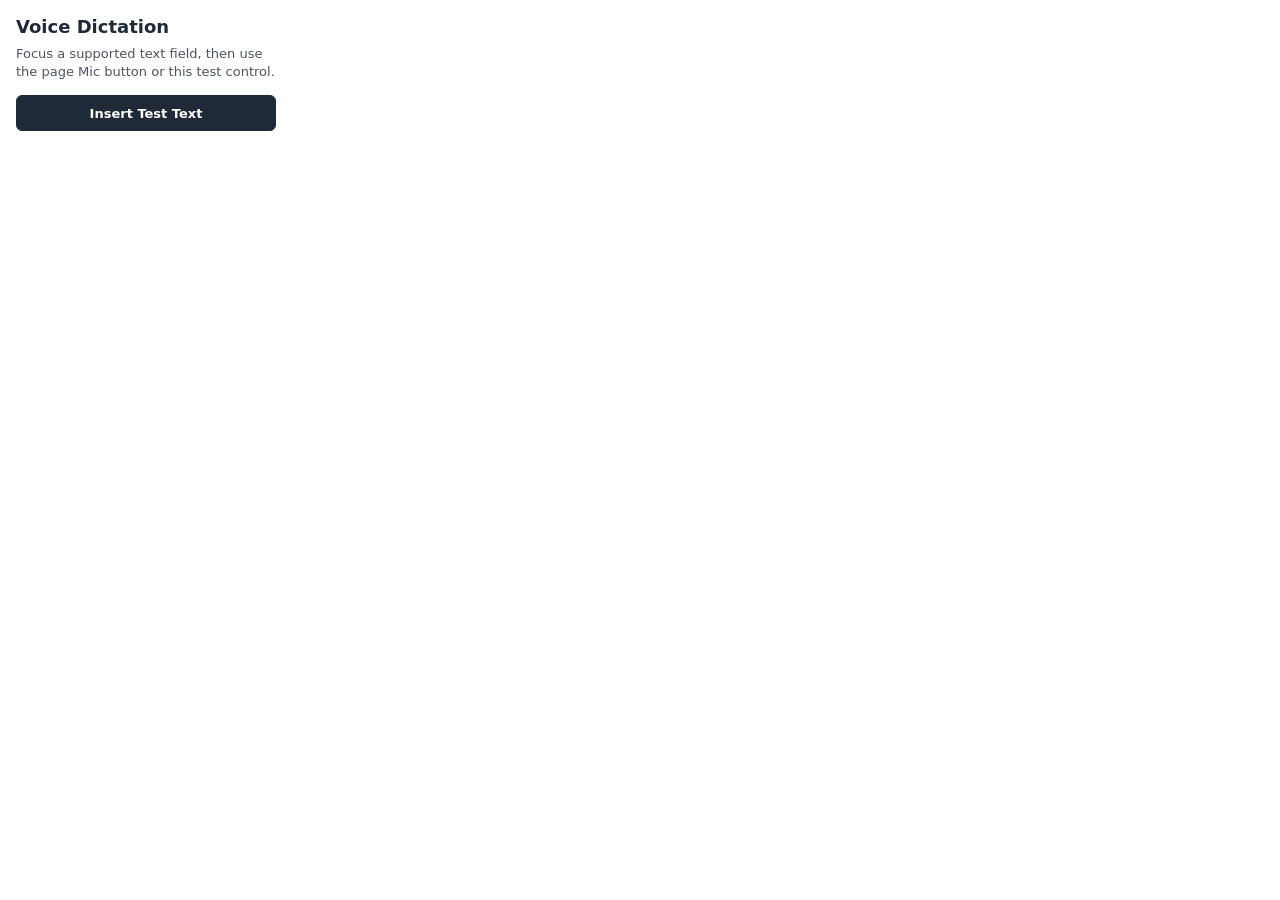
==== extension/popup.html @ 71112898 "Create voice dictation MVP checkpoint" ====
<!doctype html>
<html lang="en">
  <head>
    <meta charset="utf-8">
    <meta name="viewport" content="width=device-width, initial-scale=1">
    <title>Voice Dictation</title>
    <style>
      body {
        width: 260px;
        margin: 0;
        padding: 16px;
        color: #1f2937;
        font-family: system-ui, -apple-system, BlinkMacSystemFont, "Segoe UI", sans-serif;
      }

      h1 {
        margin: 0 0 8px;
        font-size: 18px;
        font-weight: 650;
      }

      p {
        margin: 0;
        color: #4b5563;
        font-size: 13px;
        line-height: 1.4;
      }

      button {
        width: 100%;
        min-height: 36px;
        margin-top: 14px;
        border: 1px solid #1f2937;
        border-radius: 6px;
        background: #1f2937;
        color: #ffffff;
        cursor: pointer;
        font: inherit;
        font-size: 13px;
        font-weight: 600;
      }

      button:disabled {
        cursor: not-allowed;
        opacity: 0.65;
      }

      #status {
        min-height: 18px;
        margin-top: 10px;
        color: #374151;
      }
    </style>
  </head>
  <body>
    <h1>Voice Dictation</h1>
    <p>Focus a supported text field, then use the page Mic button or this test control.</p>
    <button id="insertFakeText" type="button">Insert Test Text</button>
    <p id="status" aria-live="polite"></p>
    <script src="popup.js"></script>
  </body>
</html>
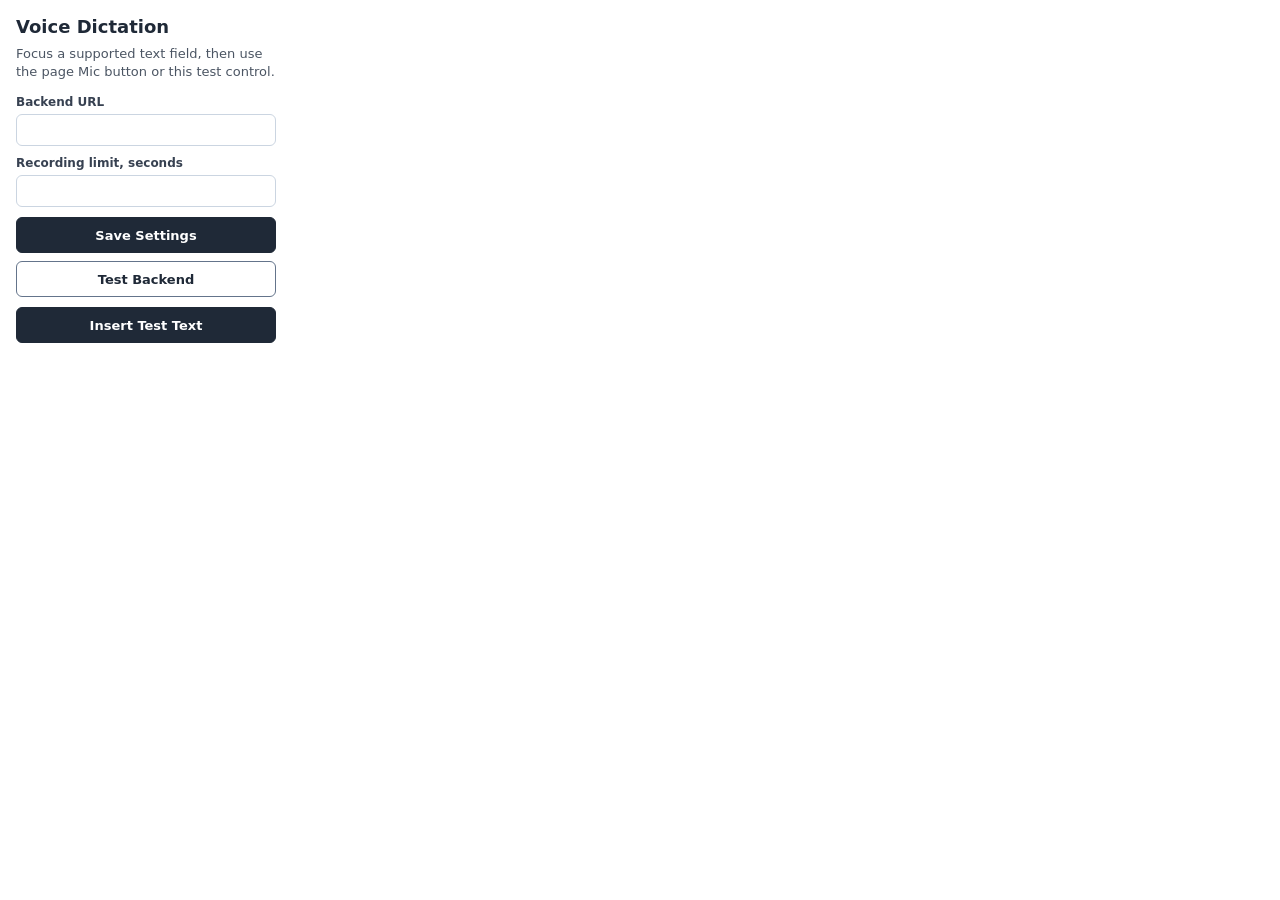
==== commit 50a70ff0: "Prepare extension for Chrome Web Store" ====
--- a/extension/popup.html
+++ b/extension/popup.html
@@ -26,10 +26,35 @@
         line-height: 1.4;
       }
 
+      form {
+        display: grid;
+        gap: 10px;
+        margin-top: 14px;
+      }
+
+      label {
+        display: grid;
+        gap: 5px;
+        color: #374151;
+        font-size: 12px;
+        font-weight: 650;
+      }
+
+      input {
+        min-height: 32px;
+        box-sizing: border-box;
+        border: 1px solid #cbd5e1;
+        border-radius: 6px;
+        padding: 6px 8px;
+        color: #111827;
+        font: inherit;
+        font-size: 12px;
+      }
+
       button {
         width: 100%;
         min-height: 36px;
-        margin-top: 14px;
+        margin-top: 10px;
         border: 1px solid #1f2937;
         border-radius: 6px;
         background: #1f2937;
@@ -45,6 +70,13 @@
         opacity: 0.65;
       }
 
+      #testBackend {
+        margin-top: 8px;
+        border-color: #64748b;
+        background: #ffffff;
+        color: #1f2937;
+      }
+
       #status {
         min-height: 18px;
         margin-top: 10px;
@@ -55,8 +87,21 @@
   <body>
     <h1>Voice Dictation</h1>
     <p>Focus a supported text field, then use the page Mic button or this test control.</p>
+    <form id="settingsForm">
+      <label>
+        Backend URL
+        <input id="backendUrl" type="url" autocomplete="off" spellcheck="false">
+      </label>
+      <label>
+        Recording limit, seconds
+        <input id="recordingDurationSeconds" type="number" min="1" max="30" step="1">
+      </label>
+    </form>
+    <button id="saveSettings" type="button">Save Settings</button>
+    <button id="testBackend" type="button">Test Backend</button>
     <button id="insertFakeText" type="button">Insert Test Text</button>
     <p id="status" aria-live="polite"></p>
+    <script src="config.js"></script>
     <script src="popup.js"></script>
   </body>
 </html>
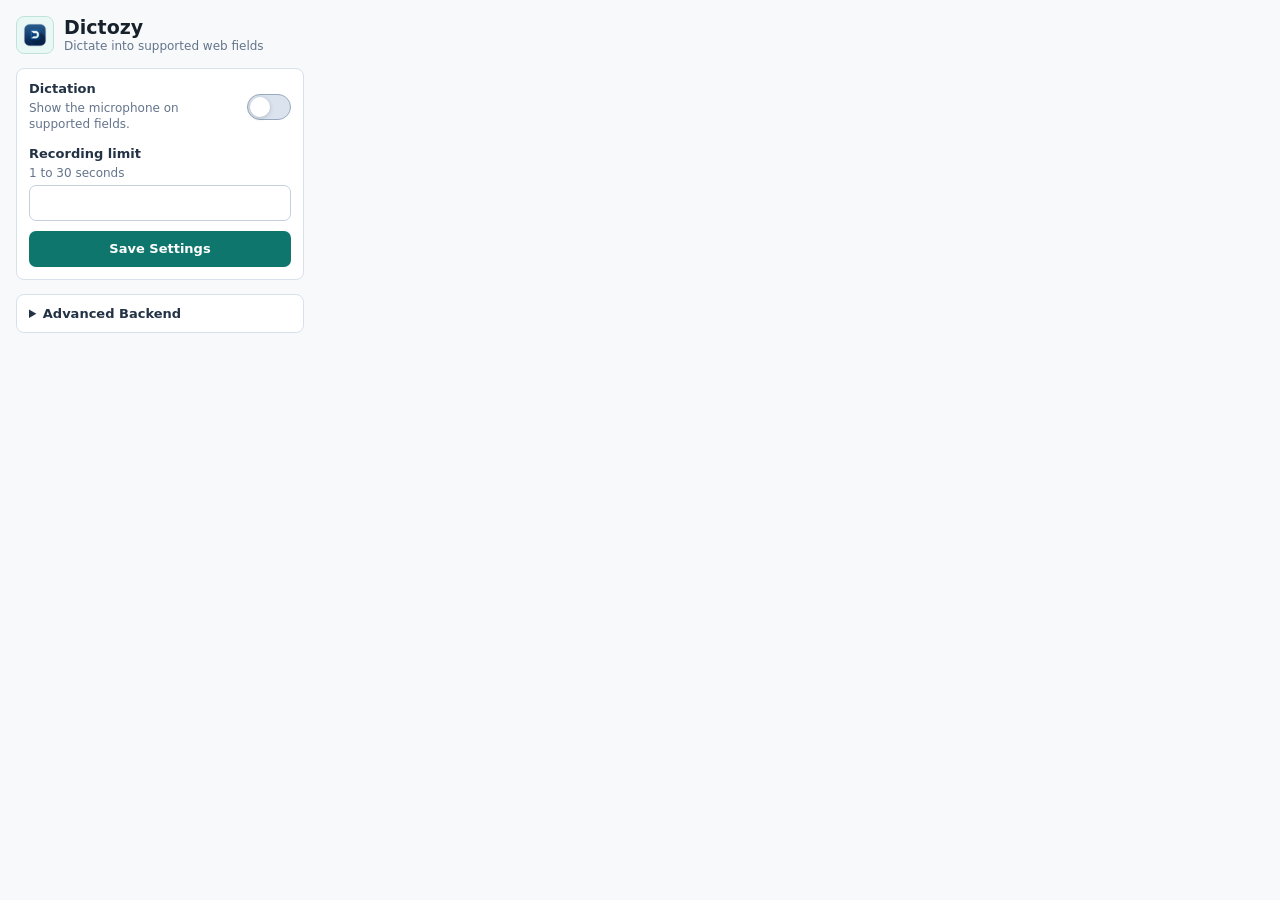
==== commit c1305e28: "Finalize Dictozy 0.1.2 branding and store presentation" ====
--- a/extension/popup.html
+++ b/extension/popup.html
@@ -3,104 +3,296 @@
   <head>
     <meta charset="utf-8">
     <meta name="viewport" content="width=device-width, initial-scale=1">
-    <title>Voice Dictation</title>
+    <title>Dictozy</title>
     <style>
+      :root {
+        color-scheme: light;
+        --accent: #0f766e;
+        --accent-strong: #115e59;
+        --border: #d8e0ea;
+        --ink: #17212b;
+        --muted: #64748b;
+        --panel: #ffffff;
+        --page: #f7f9fb;
+      }
+
+      * {
+        box-sizing: border-box;
+      }
+
       body {
-        width: 260px;
-        margin: 0;
+        width: 320px;
+        margin: 0;
+        color: var(--ink);
+        background: var(--page);
+        font-family: system-ui, -apple-system, BlinkMacSystemFont, "Segoe UI", sans-serif;
+      }
+
+      .popup-shell {
+        display: grid;
+        gap: 14px;
         padding: 16px;
-        color: #1f2937;
-        font-family: system-ui, -apple-system, BlinkMacSystemFont, "Segoe UI", sans-serif;
+      }
+
+      .brand {
+        display: flex;
+        align-items: center;
+        gap: 10px;
+      }
+
+      .brand-mark {
+        display: grid;
+        place-items: center;
+        width: 38px;
+        height: 38px;
+        border: 1px solid #bfe3dc;
+        border-radius: 8px;
+        background: #eaf8f5;
+      }
+
+      .brand-mark img {
+        width: 24px;
+        height: 24px;
       }
 
       h1 {
-        margin: 0 0 8px;
-        font-size: 18px;
-        font-weight: 650;
+        margin: 0;
+        font-size: 19px;
+        font-weight: 760;
+        letter-spacing: 0;
       }
 
       p {
         margin: 0;
-        color: #4b5563;
-        font-size: 13px;
-        line-height: 1.4;
+      }
+
+      .subtitle,
+      .toggle-description,
+      .field-help {
+        color: var(--muted);
+        font-size: 12px;
+        line-height: 1.35;
+      }
+
+      .settings-panel,
+      .advanced {
+        border: 1px solid var(--border);
+        border-radius: 8px;
+        background: var(--panel);
+      }
+
+      .settings-panel {
+        display: grid;
+        gap: 13px;
+        padding: 12px;
+      }
+
+      .toggle-row {
+        display: flex;
+        align-items: center;
+        justify-content: space-between;
+        gap: 14px;
+      }
+
+      .toggle-copy,
+      .field-label {
+        display: grid;
+        gap: 4px;
+        min-width: 0;
+      }
+
+      .toggle-title,
+      .field-title {
+        color: #233244;
+        font-size: 13px;
+        font-weight: 720;
+      }
+
+      .switch {
+        position: relative;
+        width: 44px;
+        min-width: 44px;
+        height: 26px;
+        margin: 0;
+        appearance: none;
+        border: 1px solid #9aaabe;
+        border-radius: 999px;
+        background: #dbe4ee;
+        cursor: pointer;
+        transition: background-color 140ms ease, border-color 140ms ease;
+      }
+
+      .switch::before {
+        content: "";
+        position: absolute;
+        top: 2px;
+        left: 2px;
+        width: 20px;
+        height: 20px;
+        border-radius: 999px;
+        background: #ffffff;
+        box-shadow: 0 1px 4px rgb(15 23 42 / 22%);
+        transition: transform 140ms ease;
+      }
+
+      .switch:checked {
+        border-color: var(--accent);
+        background: var(--accent);
+      }
+
+      .switch:checked::before {
+        transform: translateX(18px);
+      }
+
+      .switch:focus-visible,
+      input:focus-visible,
+      button:focus-visible,
+      summary:focus-visible {
+        outline: 3px solid #38bdf8;
+        outline-offset: 2px;
       }
 
       form {
         display: grid;
         gap: 10px;
-        margin-top: 14px;
-      }
-
-      label {
-        display: grid;
-        gap: 5px;
-        color: #374151;
-        font-size: 12px;
-        font-weight: 650;
-      }
-
-      input {
-        min-height: 32px;
-        box-sizing: border-box;
-        border: 1px solid #cbd5e1;
-        border-radius: 6px;
-        padding: 6px 8px;
+      }
+
+      input[type="number"],
+      input[type="url"] {
+        width: 100%;
+        min-height: 36px;
+        border: 1px solid #c5d0de;
+        border-radius: 7px;
+        background: #ffffff;
         color: #111827;
         font: inherit;
-        font-size: 12px;
+        font-size: 13px;
+        letter-spacing: 0;
+        padding: 7px 9px;
       }
 
       button {
-        width: 100%;
+        display: inline-flex;
+        align-items: center;
+        justify-content: center;
         min-height: 36px;
-        margin-top: 10px;
-        border: 1px solid #1f2937;
-        border-radius: 6px;
-        background: #1f2937;
-        color: #ffffff;
+        border: 1px solid transparent;
+        border-radius: 7px;
         cursor: pointer;
         font: inherit;
         font-size: 13px;
-        font-weight: 600;
+        font-weight: 720;
+        letter-spacing: 0;
       }
 
       button:disabled {
-        cursor: not-allowed;
-        opacity: 0.65;
-      }
-
-      #testBackend {
-        margin-top: 8px;
-        border-color: #64748b;
+        cursor: wait;
+        opacity: 0.7;
+      }
+
+      .primary-button {
+        background: var(--accent);
+        color: #ffffff;
+      }
+
+      .primary-button:hover {
+        background: var(--accent-strong);
+      }
+
+      .secondary-button {
+        width: 100%;
+        border-color: #c5d0de;
         background: #ffffff;
-        color: #1f2937;
-      }
-
-      #status {
+        color: #233244;
+      }
+
+      .secondary-button:hover {
+        border-color: #94a3b8;
+        background: #f8fafc;
+      }
+
+      .advanced {
+        padding: 0;
+      }
+
+      summary {
+        padding: 11px 12px;
+        color: #233244;
+        cursor: pointer;
+        font-size: 13px;
+        font-weight: 720;
+      }
+
+      .advanced-fields {
+        display: grid;
+        gap: 10px;
+        padding: 0 12px 12px;
+      }
+
+      .status {
         min-height: 18px;
-        margin-top: 10px;
-        color: #374151;
+        color: #36516f;
+        font-size: 12px;
+        line-height: 1.4;
+      }
+
+      .status[data-tone="success"] {
+        color: #047857;
+      }
+
+      .status[data-tone="warning"] {
+        color: #b45309;
+      }
+
+      .status[data-tone="error"] {
+        color: #b91c1c;
       }
     </style>
   </head>
   <body>
-    <h1>Voice Dictation</h1>
-    <p>Focus a supported text field, then use the page Mic button or this test control.</p>
-    <form id="settingsForm">
-      <label>
-        Backend URL
-        <input id="backendUrl" type="url" autocomplete="off" spellcheck="false">
-      </label>
-      <label>
-        Recording limit, seconds
-        <input id="recordingDurationSeconds" type="number" min="1" max="30" step="1">
-      </label>
-    </form>
-    <button id="saveSettings" type="button">Save Settings</button>
-    <button id="testBackend" type="button">Test Backend</button>
-    <button id="insertFakeText" type="button">Insert Test Text</button>
-    <p id="status" aria-live="polite"></p>
+    <main class="popup-shell">
+      <header class="brand">
+        <span class="brand-mark" aria-hidden="true">
+          <img src="icons/icon-32.png" alt="">
+        </span>
+        <div>
+          <h1>Dictozy</h1>
+          <p class="subtitle">Dictate into supported web fields</p>
+        </div>
+      </header>
+
+      <section class="settings-panel" aria-label="Dictozy settings">
+        <label class="toggle-row">
+          <span class="toggle-copy">
+            <span class="toggle-title">Dictation</span>
+            <span class="toggle-description">Show the microphone on supported fields.</span>
+          </span>
+          <input id="extensionEnabled" class="switch" type="checkbox" role="switch">
+        </label>
+
+        <form id="settingsForm">
+          <label class="field-label">
+            <span class="field-title">Recording limit</span>
+            <span class="field-help">1 to 30 seconds</span>
+            <input id="recordingDurationSeconds" type="number" min="1" max="30" step="1">
+          </label>
+          <button id="saveSettings" class="primary-button" type="button">Save Settings</button>
+        </form>
+      </section>
+
+      <details class="advanced">
+        <summary>Advanced Backend</summary>
+        <div class="advanced-fields">
+          <label class="field-label">
+            <span class="field-title">Backend URL</span>
+            <input id="backendUrl" type="url" autocomplete="off" spellcheck="false">
+          </label>
+          <button id="testBackend" class="secondary-button" type="button">Check Backend</button>
+        </div>
+      </details>
+
+      <p id="status" class="status" data-tone="neutral" aria-live="polite"></p>
+    </main>
     <script src="config.js"></script>
     <script src="popup.js"></script>
   </body>
